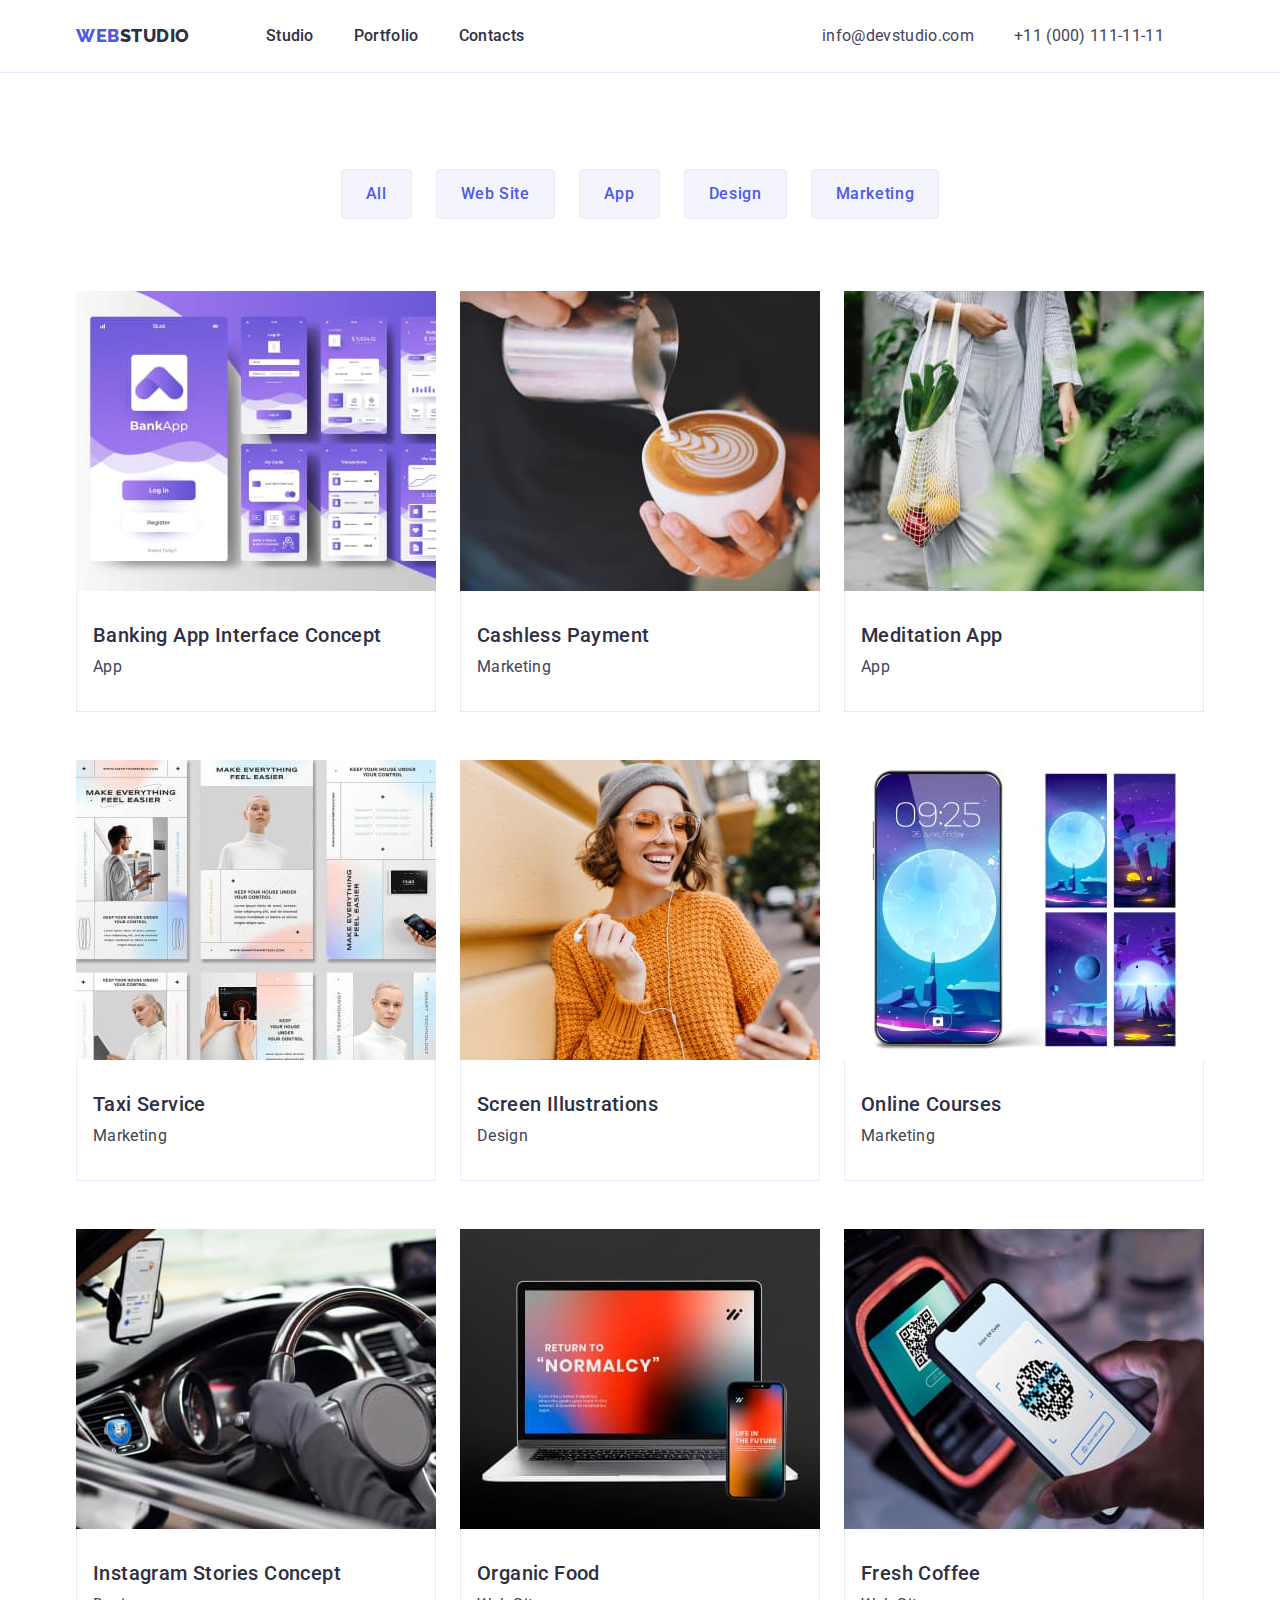
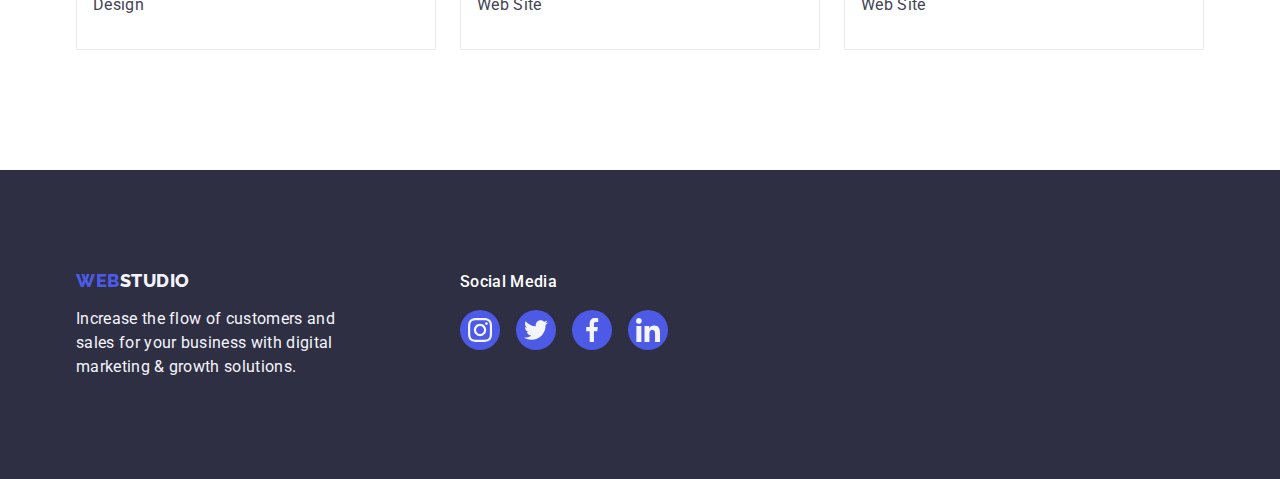
==== portfolio.html @ ca9b96b1 "sum" ====
<!DOCTYPE html>
<html lang="en">
<head>
    <meta charset="UTF-8">
    <meta http-equiv="X-UA-Compatible" content="IE=edge">
    <meta name="viewport" content="width=device-width, initial-scale=1.0">
    <link rel="preconnect" href="https://fonts.googleapis.com">
    <link rel="preconnect" href="https://fonts.gstatic.com" crossorigin>
    <link href="https://fonts.googleapis.com/css2?family=Raleway:wght@700&display=swap" rel="stylesheet">
    <link href="https://fonts.googleapis.com/css2?family=Roboto:wght@400;500;700&display=swap" rel="stylesheet">
    <link rel="stylesheet" href="https://cdnjs.cloudflare.com/ajax/libs/modern-normalize/1.0.0/modern-normalize.min.css">
    <link rel="stylesheet" href="./css/styles.css">
    <title>Portfolio</title>
</head>
<body>
    <header class="page-header">
        <div class="container flex">
        <nav class="flex">
            <a class="logo link" href="./index.html">Web<span class="studio">Studio</span></a>
            <ul  class="list flex">
                <li class="paragraph link"><a class="nav-color link" href="./index.html">Studio</a></li>
                <li class="paragraph link"><a class="nav-color link" href="./portfolio.html">Portfolio</a></li>
                <li class="paragraph link"><a class="nav-color link" href="">Contacts</a></li>
            </ul>
        </nav>   
        <address class="address flex">
            <ul class="flex list">
                <li class="mail"><a class="colorcontact link" href="mailto:info@devstudio.com">info@devstudio.com</a></li>
                <li class="mail"><a class="colorcontact link" href="tel:+110001111111">+11 (000) 111-11-11</a></li>
            </ul>
        </address> 
        </div>
       </header>
    <main>
        <section class="portfolio-main">
            <div class="container">
            <h1 hidden>features</h1>
            <ul class="list filter-buttons">
                <li><button class="buttonport" type="button">All</button></li>
                <li><button class="buttonport" type="button">Web Site</button></li>
                <li><button class="buttonport" type="button">App</button></li>
                <li><button class="buttonport" type="button">Design</button></li>
                <li><button class="buttonport" type="button">Marketing</button></li>
            </ul>
            <ul class="list portfolio-list">
                <li class="portfolio-images">
                    <a class="portfolio-link link" href="./index.html">
                    <img src="./images/img4.jpg" alt="Image 4" width="360" height="300">
                    <div class="cards-info">
                    <h2 class="third-header-portfolio">Banking App Interface Concept</h2> 
                    <p class="portfolio-list-text">App</p>
                    </div>
                    </a>
                </li>
                <li class="portfolio-images">
                    <a class="link portfolio-link" href="./index.html">
                    <img src="./images/img5.jpg" alt="Image 5" width="360" height="300">
                    <div class="cards-info">
                    <h2 class="third-header-portfolio">Cashless Payment</h2>
                    <p class="portfolio-list-text">Marketing</p>
                    </div>
                    </a>
                </li>
                <li class="portfolio-images">
                    <a class="link portfolio-link" href="./index.html">
                    <img src="./images/img6.jpg" alt="Image 6" width="360" height="300">
                    <div class="cards-info">
                    <h2 class="third-header-portfolio">Meditation App</h2>
                    <p class="portfolio-list-text">App</p>
                    </div>
                    </a>
                </li>
                <li class="portfolio-images">
                    <a class="link portfolio-link" href="./index.html">
                    <img src="./images/img7.jpg" alt="Image 7" width="360" height="300">
                    <div class="cards-info">
                    <h2 class="third-header-portfolio">Taxi Service</h2>
                    <p class="portfolio-list-text">Marketing</p>
                    </div>
                    </a>
                </li>
                <li class="portfolio-images">
                    <a class="link portfolio-link" href="./index.html">
                    <img src="./images/img8.jpg" alt="Image 8" width="360" height="300">
                    <div class="cards-info">
                    <h2 class="third-header-portfolio">Screen Illustrations</h2>
                    <p class="portfolio-list-text">Design</p>
                    </div>
                    </a>
                </li>
                <li class="portfolio-images">
                    <a class="link portfolio-link" href="./index.html">
                    <img src="./images/img9.jpg" alt="Image 9" width="360" height="300">
                    <div class="cards-info">
                    <h2 class="third-header-portfolio">Online Courses</h2>
                    <p class="portfolio-list-text">Marketing</p>
                    </div>
                    </a>
                </li>
                <li class="portfolio-images">
                    <a class="link portfolio-link" href="./index.html">
                    <img src="./images/img10.jpg" alt="Image 10" width="360" height="300">
                    <div class="cards-info">
                    <h2 class="third-header-portfolio">Instagram Stories Concept</h2> 
                    <p class="portfolio-list-text">Design</p>
                    </div>
                    </a>
                </li>
                <li class="portfolio-images">
                    <a class="link portfolio-link" href="./index.html">
                    <img src="./images/img11.jpg" alt="Image 11" width="360" height="300">
                    <div class="cards-info">
                    <h2 class="third-header-portfolio">Organic Food</h2>
                    <p class="portfolio-list-text">Web Site</p>
                    </div>
                    </a>
                </li>
                <li class="portfolio-images">
                    <a class="link portfolio-link" href="./index.html">
                    <img src="./images/img12.jpg" alt="Image 12" width="360" height="300">
                    <div class="cards-info">
                    <h2 class="third-header-portfolio">Fresh Coffee</h2> 
                    <p class="portfolio-list-text">Web Site</p>
                    </div>
                    </a>
                </li>
            </ul>
        </div>
        </section>
    </main>
    <footer class="footer">
        <div class="container footer-container">
            <ul class="list flex">
            <li>
                <a class="logo link logo-footer" href="./index.html">Web<span class="studioend">Studio</span></a>
                <p class="footer-text">Increase the flow of customers and sales for your business with digital marketing & growth solutions.</p>
            </li>
            <li>
                <div class="social-footer-container">
                <h3 class="social-media-header">Social Media</h3>
                <ul class="list social-media-list-footer">
                    <li class="social-media-item-footer">
                        <a class="link social-media-link-footer" href="">
                            <svg class="icon-social-media icon-instagram_footer">
                                <use xlink:href="#icon-instagram_footer">
                                    <symbol id="icon-instagram_footer" viewBox="0 0 32 32">
                                        <path fill="#f4f4fd" style="fill: var(--color2, #f4f4fd)" d="M25.581 12.045c-0.045-1.020-0.21-1.722-0.446-2.329-0.244-0.645-0.619-1.223-1.11-1.703-0.48-0.488-1.061-0.866-1.699-1.106-0.611-0.236-1.309-0.401-2.329-0.446-1.028-0.049-1.354-0.060-3.961-0.060s-2.933 0.011-3.957 0.056c-1.020 0.045-1.722 0.21-2.329 0.446-0.645 0.244-1.223 0.619-1.703 1.11-0.488 0.48-0.866 1.062-1.106 1.699-0.236 0.611-0.401 1.309-0.446 2.329-0.049 1.028-0.060 1.354-0.060 3.961s0.011 2.933 0.056 3.957c0.045 1.020 0.21 1.722 0.446 2.329 0.244 0.645 0.623 1.223 1.11 1.703 0.48 0.488 1.061 0.866 1.699 1.106 0.611 0.236 1.309 0.401 2.329 0.446 1.024 0.045 1.35 0.056 3.957 0.056s2.933-0.011 3.957-0.056c1.020-0.045 1.722-0.21 2.329-0.446 1.29-0.499 2.31-1.519 2.809-2.809 0.236-0.611 0.401-1.309 0.446-2.329 0.045-1.024 0.056-1.35 0.056-3.957s-0.004-2.933-0.049-3.957zM23.852 19.884c-0.041 0.938-0.199 1.444-0.33 1.782-0.323 0.836-0.986 1.5-1.823 1.823-0.338 0.131-0.848 0.289-1.782 0.33-1.013 0.045-1.316 0.056-3.878 0.056s-2.869-0.011-3.878-0.056c-0.938-0.041-1.444-0.199-1.782-0.33-0.416-0.154-0.795-0.398-1.103-0.716-0.319-0.311-0.563-0.686-0.716-1.103-0.131-0.338-0.289-0.848-0.33-1.782-0.045-1.013-0.056-1.317-0.056-3.878s0.011-2.869 0.056-3.878c0.041-0.938 0.199-1.444 0.33-1.782 0.154-0.416 0.398-0.795 0.72-1.103 0.311-0.319 0.686-0.563 1.103-0.716 0.338-0.131 0.848-0.289 1.782-0.33 1.013-0.045 1.317-0.056 3.878-0.056 2.566 0 2.869 0.011 3.878 0.056 0.938 0.041 1.444 0.199 1.782 0.33 0.416 0.154 0.795 0.397 1.103 0.716 0.319 0.311 0.563 0.686 0.716 1.103 0.131 0.338 0.289 0.848 0.33 1.782 0.045 1.013 0.056 1.316 0.056 3.878s-0.011 2.862-0.056 3.875z"></path>
                                        <path fill="#f4f4fd" style="fill: var(--color2, #f4f4fd)" d="M16.036 11.070c-2.723 0-4.932 2.209-4.932 4.932s2.209 4.932 4.932 4.932c2.723 0 4.932-2.209 4.932-4.932s-2.209-4.932-4.932-4.932zM16.036 19.201c-1.766 0-3.199-1.433-3.199-3.199s1.433-3.199 3.199-3.199c1.767 0 3.199 1.433 3.199 3.199s-1.433 3.199-3.199 3.199z"></path>
                                        <path fill="#f4f4fd" style="fill: var(--color2, #f4f4fd)" d="M22.314 10.875c0 0.636-0.516 1.151-1.152 1.151s-1.151-0.516-1.151-1.151c0-0.636 0.516-1.151 1.151-1.151s1.152 0.515 1.152 1.151z"></path>
                                        </symbol>
                            </use>
                        </svg>
                        </a>
                    </li>
                    <li class="social-media-item-footer">
                        <a class="link social-media-link-footer" href="">
                        <svg class="icon-social-media icon-twitter_footer">
                            <use xlink:href="#icon-twitter_footer">
                                <symbol id="icon-twitter_footer" viewBox="0 0 32 32">
                                    <path fill="#f4f4fd" style="fill: var(--color2, #f4f4fd)" d="M25.6 10.047c-0.714 0.313-1.475 0.521-2.268 0.622 0.816-0.487 1.439-1.253 1.732-2.176-0.761 0.454-1.601 0.774-2.496 0.953-0.722-0.769-1.752-1.246-2.875-1.246-2.179 0-3.934 1.769-3.934 3.937 0 0.312 0.026 0.612 0.091 0.898-3.272-0.16-6.168-1.728-8.113-4.117-0.34 0.589-0.539 1.264-0.539 1.99 0 1.363 0.702 2.572 1.748 3.271-0.632-0.012-1.253-0.196-1.778-0.485 0 0.012 0 0.028 0 0.043 0 1.913 1.364 3.502 3.154 3.868-0.32 0.088-0.67 0.13-1.032 0.13-0.252 0-0.506-0.014-0.745-0.067 0.51 1.559 1.957 2.705 3.678 2.742-1.339 1.048-3.040 1.679-4.88 1.679-0.323 0-0.632-0.014-0.942-0.054 1.744 1.124 3.81 1.766 6.038 1.766 7.243 0 11.203-6 11.203-11.201 0-0.174-0.006-0.342-0.014-0.509 0.781-0.554 1.438-1.247 1.973-2.044z"></path>
                                    </symbol>
                            </use>
                        </svg>
                        </a>
                    </li>
                    <li class="social-media-item-footer">
                        <a class="link social-media-link-footer" href="">
                        <svg class="icon-social-media icon-facebook_footer">
                            <use xlink:href="#icon-facebook_footer">
                                <symbol id="icon-facebook_footer" viewBox="0 0 32 32">
                                    <path fill="#f4f4fd" style="fill: var(--color2, #f4f4fd)" d="M19.198 9.588h1.753v-3.053c-0.302-0.042-1.342-0.135-2.554-0.135-2.527 0-4.258 1.59-4.258 4.511v2.689h-2.789v3.413h2.789v8.587h3.419v-8.586h2.676l0.425-3.413h-3.102v-2.351c0.001-0.986 0.266-1.662 1.641-1.662z"></path>
                                    </symbol>
                            </use>
                        </svg>
                        </a>
                    </li>
                    <li class="social-media-item-footer">
                        <a class="link social-media-link-footer" href="">
                        <svg class="icon-social-media icon-linkedin_footer">
                            <use xlink:href="#icon-linkedin_footer">
                                <symbol id="icon-linkedin_footer" viewBox="0 0 32 32">
                                    <path fill="#f4f4fd" style="fill: var(--color2, #f4f4fd)" d="M25.595 25.6v-0.001h0.005v-7.042c0-3.445-0.742-6.098-4.769-6.098-1.936 0-3.235 1.062-3.766 2.070h-0.056v-1.748h-3.818v12.818h3.976v-6.347c0-1.671 0.317-3.287 2.386-3.287 2.039 0 2.070 1.907 2.070 3.394v6.241h3.972z"></path>
                                    <path fill="#f4f4fd" style="fill: var(--color2, #f4f4fd)" d="M6.717 12.782h3.981v12.818h-3.981v-12.818z"></path>
                                    <path fill="#f4f4fd" style="fill: var(--color2, #f4f4fd)" d="M8.706 6.4c-1.273 0-2.306 1.033-2.306 2.306s1.033 2.327 2.306 2.327c1.273 0 2.306-1.054 2.306-2.327s-1.034-2.306-2.306-2.306v0z"></path>
                                    </symbol>
                            </use>
                        </svg>
                        </a>
                    </li>
                </ul>
            </li>
            </div>
            </ul>
            </div>
        </footer>
    </body>
    </html>
---- css/styles.css ----
body {
    font-family: "Roboto", sans-serif;
    color: #434455;
    background-color: var(--background-white);
    margin: 0;
}
* {
    box-sizing: border-box;
}
img {
    display: block;
    max-width: 100%;
    height: auto;
}
h1, h2, h3, h4, h5, p {
    margin-top: 0;
    margin-bottom: 0;
}
ul, ol {
  margin-top: 0;
  margin-bottom: 0;
  padding-left: 0;
}
img {
    display: block;
}
button {
    cursor: pointer;
}
:root {
    --background-black: #2e2f42
    --background-white: #ffffff
    --logo-color: #4d5ae5
    --contact-color: #434455
}
.container {
    width: 1158px;
    margin-left: auto;
    margin-right: auto;
    padding-left: 15px;
    padding-right: 15px;
}
.logo {
    font-family: "Raleway", sans-serif;
    font-weight: 800;
    font-size: 18px;
    line-height: 1.17;
    letter-spacing: 0.03em;
    text-transform: uppercase;
    color: #4D5AE5;
    display: flex; 
    align-items: center;
    margin-right: 76px;
}
.link {
    text-decoration: none;
}
.link:hover {
    color: #404bbf;
}
.link:focus {
    color: #404bbf;
}
.studio {
    color: #2e2f42;
}
.list {
    list-style: none;
}
.paragraph {
    font-weight: 500;
    font-size: 16px;
    line-height: 24px;
    letter-spacing: 0.02em;
    color: #2E2F42;
    padding-right: 40px;
}
.address {
    font-style: normal;
    margin-left: auto;
}
.mail {
    font-size: 16px;
    line-height: 1.5;
    letter-spacing: 0.02em;
    padding-right: 40px;
}  
.colorcontact {
    color: var(--contact-color);
}
.first {
    background: rgba(46, 47, 66, 0.7);
    padding-top: 188px;
    padding-bottom: 188px;
    background-image: linear-gradient(rgba(46, 47, 66, 0.7), rgba(46, 47, 66, 0.7)), url(../images/background-img.jpg);
    background-size: 1440px;
    background-repeat: no-repeat;
    background-position: center;
    background-size: cover;
    max-width: 1440px;
}
.header {
    font-weight: 700;
    font-size: 56px;
    line-height: 1.07;
    text-align: center;
    letter-spacing: 0.02em;
    color: #ffffff;
    display: flex;
    flex-wrap: wrap;
    max-width: 496px;
    margin-left: auto;
    margin-right: auto;
    margin-bottom: 48px;
}
.order-service-button {
    background-color: #4D5AE5;
    font-family: "Roboto", sans-serif;
    font-weight: 500;
    font-size: 16px;
    line-height: 1.5;
    letter-spacing: 0.04em;
    color: #ffffff;
    cursor: pointer;
    display: flex;
    align-items: center;
    box-shadow: 0px 4px 4px rgba(0, 0, 0, 0.15);
    border-radius: 4px;
    margin-left: auto;
    margin-right: auto;
    padding: 16px 32px;
}
.order-service-button:hover {
    background: #404BBF;
    box-shadow: 0px 4px 4px rgba(0, 0, 0, 0.15);
    border-radius: 4px;
}
.order-service-button:focus {
    background: #404BBF;
    box-shadow: 0px 4px 4px rgba(0, 0, 0, 0.15);
    border-radius: 4px;
}
.third-header {
    font-weight: 500;
    font-size: 20px;
    line-height: 1.2;
    letter-spacing: 0.02em;
    color: #2E2F42;
    margin-bottom: 8px;
    margin-top: 8px;
}
.list-text {
    font-weight: 400;
    font-size: 16px;
    line-height: 24px;
    letter-spacing: 0.02em;
    color: #434455;
}
.third-article-header {
    font-size: 36px;
    line-height: 1.11;
    text-align: center;
    letter-spacing: 0.02em;
    text-transform: capitalize;
    color: #2E2F42;
    margin-bottom: 72px;
}
.fourth-article {
    background-color: #f4f4fd;
}
.fourth-article-list {
    flex-basis: calc(100% / 4 - 24px);
    margin-left: 24px;
    margin-top: 24px;
    box-shadow: 0px 1px 6px rgba(46, 47, 66, 0.08), 0px 1px 1px rgba(46, 47, 66, 0.16), 0px 2px 1px rgba(46, 47, 66, 0.08);
    border-radius: 0px 0px 4px 4px;
}
.footer {
    background: #2E2F42;
    padding-top: 100px;
    padding-bottom: 100px;
}
.studioend {
    color:#f4f4fd;
}
.buttonport {
    font-family: "Roboto", sans-serif;
    font-weight: 500;
    font-size: 16px;
    line-height: 1.5;
    letter-spacing: 0.04em;
    background-color: #f4f4fd;
    color: #4D5AE5;
    border: none;
    min-width: 69px;
    padding: 12px 24px;
    background: #f4f4fd;
    border: 1px solid #e7e9fc;
    border-radius: 4px;
}
.buttonport:hover {
    font-family: "Roboto", sans-serif;
    font-weight: 500;
    font-size: 16px;
    line-height: 1.5;
    letter-spacing: 0.04em;
    background-color: #404bbf;
    color: #ffffff;
    padding: 12px 24px;
    box-shadow: 0px 3px 1px rgba(0, 0, 0, 0.1), 0px 2px 1px rgba(0, 0, 0, 0.08), 0px 2px 2px rgba(0, 0, 0, 0.12);
    border-radius: 4px;
}
.buttonport:focus {
    font-family: "Roboto", sans-serif;
    font-weight: 500;
    font-size: 16px;
    line-height: 1.5;
    letter-spacing: 0.04em;
    background-color: #404bbf;
    color: #ffffff;
    padding: 12px 24px;
    box-shadow: 0px 3px 1px rgba(0, 0, 0, 0.1), 0px 2px 1px rgba(0, 0, 0, 0.08), 0px 2px 2px rgba(0, 0, 0, 0.12);
    border-radius: 4px;
}
.section {
    padding-top: 120px;
    padding-bottom: 120px;
}
.third-section {
    padding-top: 0;
}
.list-images {
    display: flex;
    flex-basis: calc(100% / 3 - 20px);
    margin-left: 20px;
    margin-top: 20px;
}
.picture-list {
    display: flex;
    flex-wrap: wrap;
    margin-left: -20px;
    margin-top: -20px;
}
.text {
    font-weight: 400;
    font-size: 16px;
    line-height: 1.5;
    letter-spacing: 0.02em;
    color: #E7E9FC;
    display: flex;
    flex-wrap: wrap;
    max-width: 264px;
}
.logo-footer {
    font-family: "Raleway", sans-serif;
    font-weight: 800;
    font-size: 18px;
    line-height: 1.17;
    letter-spacing: 0.03em;
    text-transform: uppercase;
    color: #4D5AE5;
    margin-bottom: 16px;
}
.filter-buttons {
    display: flex;
    justify-content: center;
    column-gap: 24px;
    margin-bottom: 72px;
}
.portfolio-list {
    display: flex;
    flex-wrap: wrap;
    row-gap: 48px;
    column-gap: 24px;
}
.portfolio-images {
    display: block;
}
.portfolio-link {
    width: 360px;
    height: 300px;
}
.portfolio-images:hover,
.portfolio-images:focus {
    box-shadow: 0px 1px 6px rgba(46, 47, 66, 0.08), 0px 1px 1px rgba(46, 47, 66, 0.16), 0px 2px 1px rgba(46, 47, 66, 0.08);
}
.third-header-portfolio {
    font-weight: 500;
    font-size: 20px;
    line-height: 1.2;
    letter-spacing: 0.02em;
    color: #2E2F42;
    margin-bottom: 8px;
}
.portfolio-list-text {
    font-weight: 400;
    font-size: 16px;
    line-height: 1.5;
    letter-spacing: 0.02em;
    color: #434455;
}
.page-header {
    padding-top: 24px;
    padding-bottom: 24px;
    border-bottom: 1px solid #E7E9FC;
}
.flex {
    display: flex;
}
.list-of-advantages {
    display: flex;
    align-items: center;
    justify-content: center;
    column-gap: 24px;
}
.list-of-employees {
    display: flex;
    flex-wrap: wrap;
    margin-left: -24px;
    margin-top: -24px;
}
.employee-information {
    background: #FFFFFF;
    box-shadow: 0px 1px 6px rgba(46, 47, 66, 0.08), 0px 1px 1px rgba(46, 47, 66, 0.16), 0px 2px 1px rgba(46, 47, 66, 0.08);
    border-radius: 0px 0px 4px 4px;
    padding: 32px 16px 32px 16px;
}
.employee-name {
    display: flex;
    justify-content: center;
    margin-bottom: 8px;
    font-weight: 500;
    font-size: 20px;
    line-height: 1.2;
    text-align: center;
    letter-spacing: 0.02em;
    color: #2E2F42;
}
.employee-position {
    display: flex;
    justify-content: center;
    font-weight: 400;
    font-size: 16px;
    line-height: 1.5;
    text-align: center;
    letter-spacing: 0.02em;
    color: #434455;
}
.portfolio-main {
    padding-top: 96px;
    padding-bottom: 120px;
}
.cards-info {
    border: 1px solid #e7e9fc;
    border-top: none;
    padding-top: 32px;
    padding-bottom: 32px;
    padding-left: 16px;
    padding-right: 52px;
}
.fourth-article-header {
    font-weight: 700;
    font-size: 36px;
    line-height: 1.11;
    text-align: center;
    letter-spacing: 0.02em;
    text-transform: capitalize;
    color: #2E2F42;
    margin-bottom: 72px;
}
.nav-color {
    color: #2E2F42;
}
.advantages-list {
    width: 264px;
}
.footer-text {
    width: 264px;
    font-weight: 400;
    font-size: 16px;
    line-height: 24px;
    letter-spacing: 0.02em;
    color: #F4F4FD;
}
.icon {
    display: inline-block;
    stroke-width: 0;
    stroke: currentColor;
    fill: currentColor;
    width: 64px;
    height: 64px;
}
.social-media-item {
    width: 40px;
    height: 40px;
}
.social-media-link {
    width: 100%;
    height: 100%;
    border-radius: 50%;
    background-color: #4D5AE5;
    display: flex;
    justify-content: center;
    align-items: center;
}
.social-media-link:hover,
.social-media-link:focus {
    background-color: #404BBF;
}
.icon-social-media {
    display: inline-block;
    stroke-width: 0;
    stroke: currentColor;
    fill: currentColor;
    width: 40px;
    height: 40px;
}
.social-media-list {
    display: flex;
    padding-top: 8px;
    gap: 24px;
}
.fifth-article-header {
    font-family: 'Roboto';
    font-style: normal;
    font-weight: 700;
    font-size: 36px;
    line-height: 40px;
    text-align: center;
    letter-spacing: 0.02em;
    text-transform: capitalize;
    color: #2E2F42;
    margin-bottom: 72px;
}
.social-media-header {
    font-family: 'Roboto';
    font-style: normal;
    font-weight: 500;
    font-size: 16px;
    line-height: 24px;
    letter-spacing: 0.02em;
    color: #FFFFFF;
    padding-bottom: 16px;
}
.social-footer-container {
    margin-left: 120px;
}
.social-media-list-footer {
    display: flex;
    flex-wrap: wrap;
    justify-content: center;
    align-items: center;
    gap: 16px;
}
.icon-div {
    width: 264px;
    height: 112px;
    background: #F4F4FD;
    border-radius: 4px;
    display: flex;
    flex-wrap: wrap;
    justify-content: center;
    align-items: center;
}
.social-media-item-footer {
    width: 40px;
    height: 40px;
}
.social-media-link-footer {
    width: 40px;
    height: 40px;
    border-radius: 50%;
    background-color: #4D5AE5;
    display: flex;
    justify-content: center;
    align-items: center;
}
.social-media-link-footer:focus,
.social-media-link-footer:hover {
    background-color: #31D0AA;
}
.customers-list-item {
    width: 168px;
    height: 88px;
}
.customer-list-link {
    display: flex;
    justify-content: center;
    align-items: center;
    width: 168px;
    height: 88px;
    border: 1px solid #8e8f99;
    border-radius: 4px;
    color: #8e8f99;

}
.customers-list {
    display: flex;
    gap: 24px;
    justify-content: center;
    padding: 0;
}
.icon-customer {
    fill: currentColor;
}
.customer-list-link:hover,
.customer-list-link:focus {
    color: #404BBF;
    border: 1px solid #404BBF;
    border-radius: 4px;
}
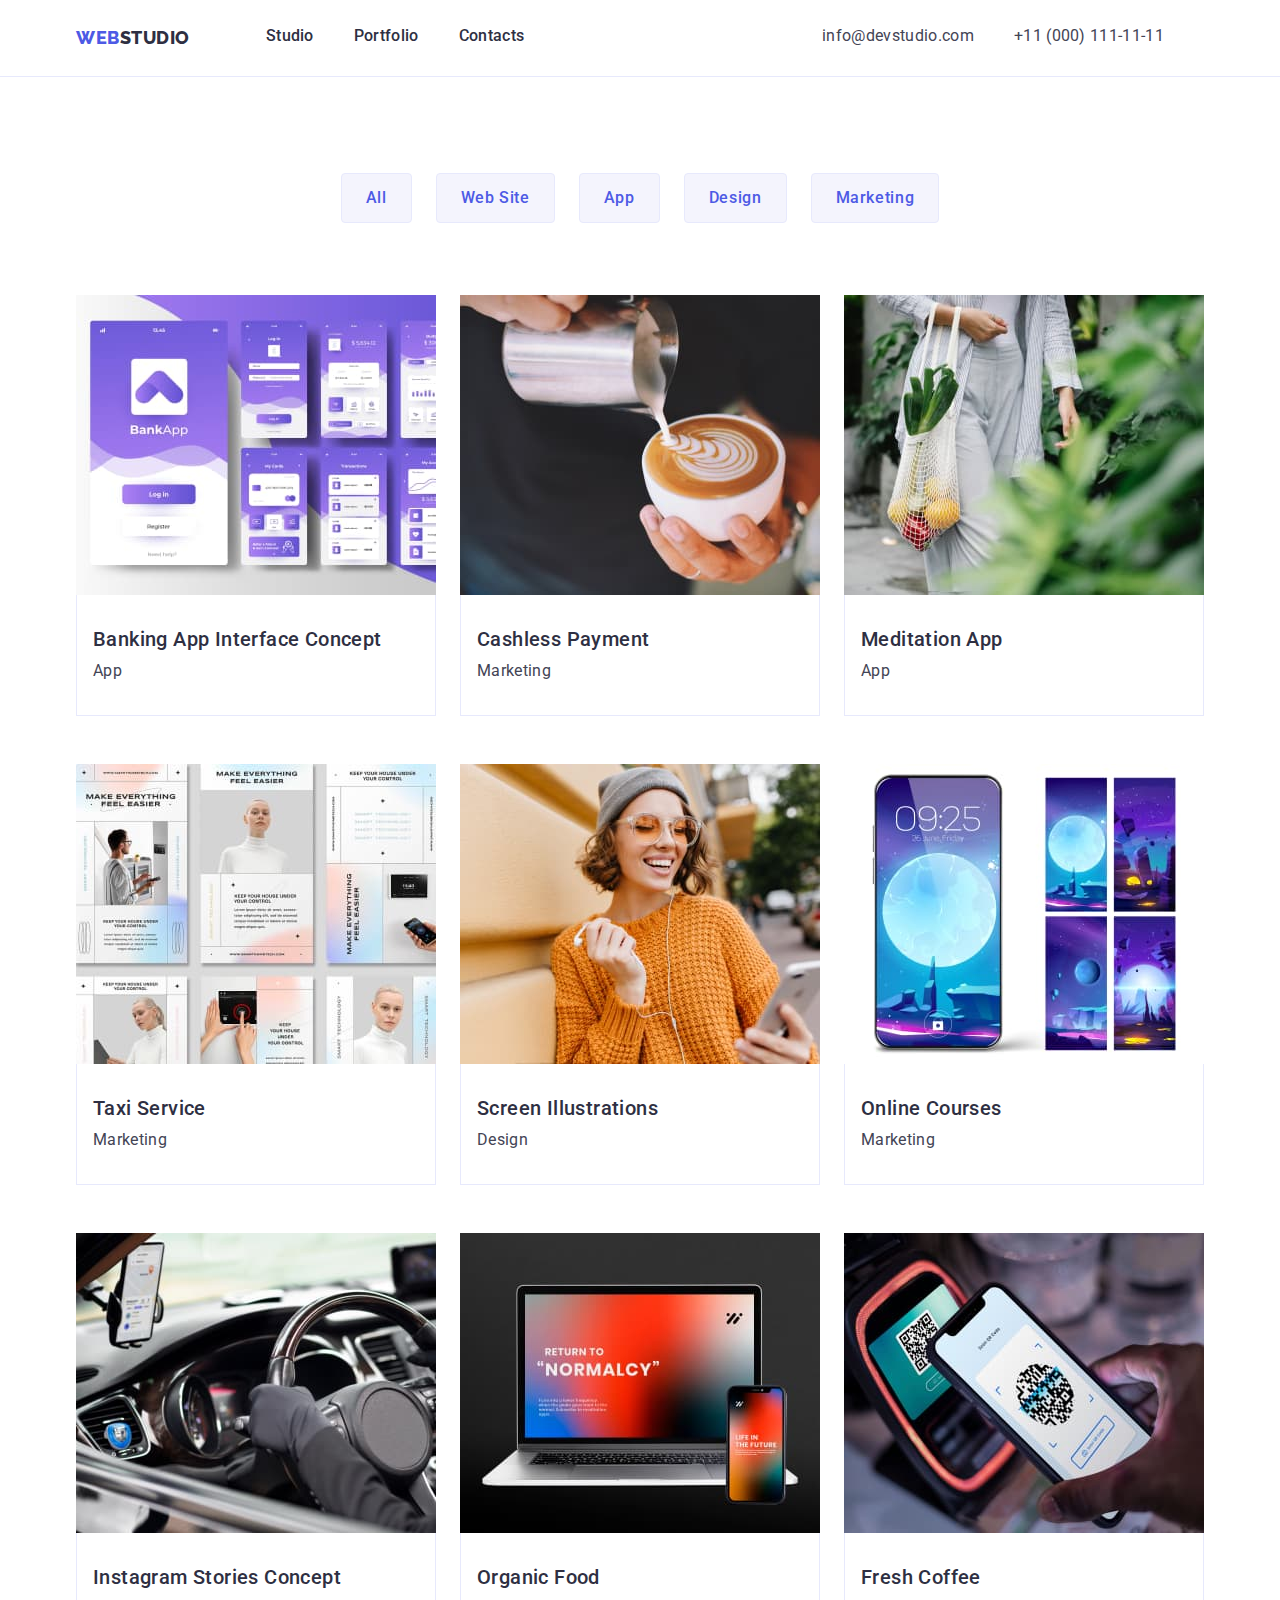
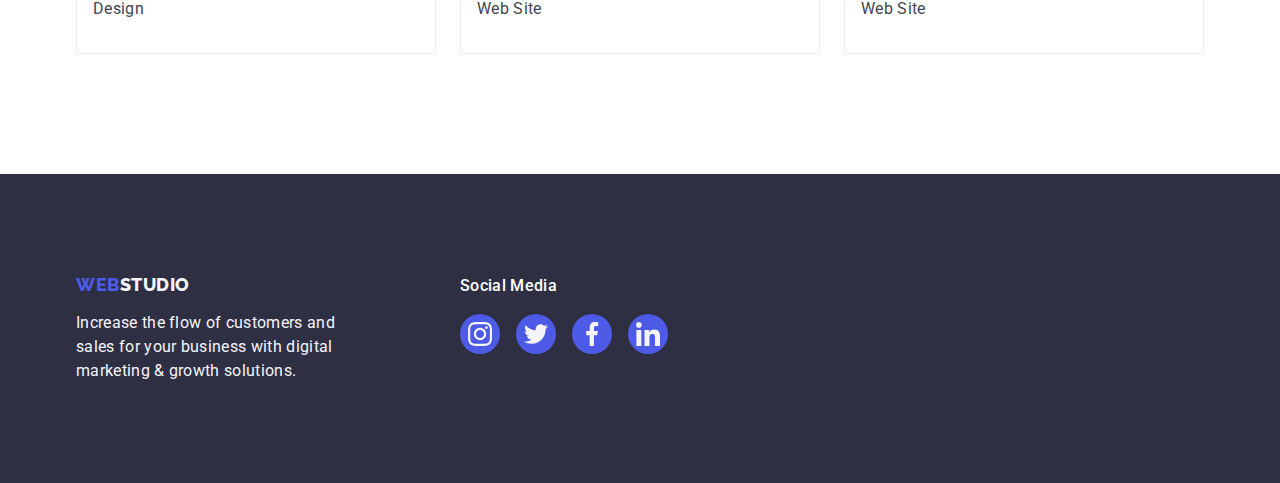
==== commit 606a6177: "sum" ====
--- a/portfolio.html
+++ b/portfolio.html
@@ -45,7 +45,12 @@
             <ul class="list portfolio-list">
                 <li class="portfolio-images">
                     <a class="portfolio-link link" href="./index.html">
+                    <div class="portfolio-img-wrapper">
                     <img src="./images/img4.jpg" alt="Image 4" width="360" height="300">
+                    <p class="overlay">
+                    14 Stylish and User-Friendly App Design Concepts · Task Manager App · Calorie Tracker App · Exotic Fruit Ecommerce App · Cloud Storage App
+                    </p>
+                    </div>  
                     <div class="cards-info">
                     <h2 class="third-header-portfolio">Banking App Interface Concept</h2> 
                     <p class="portfolio-list-text">App</p>
@@ -54,7 +59,12 @@
                 </li>
                 <li class="portfolio-images">
                     <a class="link portfolio-link" href="./index.html">
+                    <div class="portfolio-img-wrapper">
                     <img src="./images/img5.jpg" alt="Image 5" width="360" height="300">
+                    <p class="overlay">
+                        14 Stylish and User-Friendly App Design Concepts · Task Manager App · Calorie Tracker App · Exotic Fruit Ecommerce App · Cloud Storage App
+                    </p>
+                    </div>  
                     <div class="cards-info">
                     <h2 class="third-header-portfolio">Cashless Payment</h2>
                     <p class="portfolio-list-text">Marketing</p>
@@ -63,7 +73,12 @@
                 </li>
                 <li class="portfolio-images">
                     <a class="link portfolio-link" href="./index.html">
+                    <div class="portfolio-img-wrapper">
                     <img src="./images/img6.jpg" alt="Image 6" width="360" height="300">
+                    <p class="overlay">
+                        14 Stylish and User-Friendly App Design Concepts · Task Manager App · Calorie Tracker App · Exotic Fruit Ecommerce App · Cloud Storage App
+                    </p> 
+                    </div> 
                     <div class="cards-info">
                     <h2 class="third-header-portfolio">Meditation App</h2>
                     <p class="portfolio-list-text">App</p>
@@ -72,7 +87,12 @@
                 </li>
                 <li class="portfolio-images">
                     <a class="link portfolio-link" href="./index.html">
+                    <div class="portfolio-img-wrapper">
                     <img src="./images/img7.jpg" alt="Image 7" width="360" height="300">
+                    <p class="overlay">
+                        14 Stylish and User-Friendly App Design Concepts · Task Manager App · Calorie Tracker App · Exotic Fruit Ecommerce App · Cloud Storage App
+                    </p>  
+                    </div>
                     <div class="cards-info">
                     <h2 class="third-header-portfolio">Taxi Service</h2>
                     <p class="portfolio-list-text">Marketing</p>
@@ -81,7 +101,12 @@
                 </li>
                 <li class="portfolio-images">
                     <a class="link portfolio-link" href="./index.html">
+                    <div class="portfolio-img-wrapper">
                     <img src="./images/img8.jpg" alt="Image 8" width="360" height="300">
+                    <p class="overlay">
+                        14 Stylish and User-Friendly App Design Concepts · Task Manager App · Calorie Tracker App · Exotic Fruit Ecommerce App · Cloud Storage App
+                    </p>  
+                    </div>
                     <div class="cards-info">
                     <h2 class="third-header-portfolio">Screen Illustrations</h2>
                     <p class="portfolio-list-text">Design</p>
@@ -90,7 +115,12 @@
                 </li>
                 <li class="portfolio-images">
                     <a class="link portfolio-link" href="./index.html">
+                    <div class="portfolio-img-wrapper">
                     <img src="./images/img9.jpg" alt="Image 9" width="360" height="300">
+                    <p class="overlay">
+                        14 Stylish and User-Friendly App Design Concepts · Task Manager App · Calorie Tracker App · Exotic Fruit Ecommerce App · Cloud Storage App
+                    </p>  
+                    </div>
                     <div class="cards-info">
                     <h2 class="third-header-portfolio">Online Courses</h2>
                     <p class="portfolio-list-text">Marketing</p>
@@ -99,7 +129,12 @@
                 </li>
                 <li class="portfolio-images">
                     <a class="link portfolio-link" href="./index.html">
+                    <div class="portfolio-img-wrapper">
                     <img src="./images/img10.jpg" alt="Image 10" width="360" height="300">
+                    <p class="overlay">
+                        14 Stylish and User-Friendly App Design Concepts · Task Manager App · Calorie Tracker App · Exotic Fruit Ecommerce App · Cloud Storage App
+                    </p>  
+                    </div>
                     <div class="cards-info">
                     <h2 class="third-header-portfolio">Instagram Stories Concept</h2> 
                     <p class="portfolio-list-text">Design</p>
@@ -108,7 +143,12 @@
                 </li>
                 <li class="portfolio-images">
                     <a class="link portfolio-link" href="./index.html">
+                    <div class="portfolio-img-wrapper">
                     <img src="./images/img11.jpg" alt="Image 11" width="360" height="300">
+                    <p class="overlay">
+                        14 Stylish and User-Friendly App Design Concepts · Task Manager App · Calorie Tracker App · Exotic Fruit Ecommerce App · Cloud Storage App
+                    </p>  
+                    </div>
                     <div class="cards-info">
                     <h2 class="third-header-portfolio">Organic Food</h2>
                     <p class="portfolio-list-text">Web Site</p>
@@ -117,7 +157,12 @@
                 </li>
                 <li class="portfolio-images">
                     <a class="link portfolio-link" href="./index.html">
+                    <div class="portfolio-img-wrapper">
                     <img src="./images/img12.jpg" alt="Image 12" width="360" height="300">
+                    <p class="overlay">
+                        14 Stylish and User-Friendly App Design Concepts · Task Manager App · Calorie Tracker App · Exotic Fruit Ecommerce App · Cloud Storage App
+                    </p>  
+                    </div>
                     <div class="cards-info">
                     <h2 class="third-header-portfolio">Fresh Coffee</h2> 
                     <p class="portfolio-list-text">Web Site</p>
--- a/css/styles.css
+++ b/css/styles.css
@@ -54,6 +54,8 @@
 }
 .link {
     text-decoration: none;
+    transition-duration: 250ms;
+    transition-timing-function: cubic-bezier(0.4, 0, 0.2, 1);
 }
 .link:hover {
     color: #404bbf;
@@ -74,6 +76,25 @@
     letter-spacing: 0.02em;
     color: #2E2F42;
     padding-right: 40px;
+}
+.paragraph::after {
+    content: "";
+    display: block;
+    background: #404BBF;
+    border-radius: 2px;
+    width: 100%;
+    height: 4px;
+    bottom: 0;
+    opacity: 0;
+    visibility: hidden;
+    pointer-events: none;
+    transition-duration: 250ms;
+    transition-timing-function: cubic-bezier(0.4, 0, 0.2, 1);
+}
+.paragraph:hover::after,
+.paragraph:focus::after {
+    opacity: 1;
+    visibility: visible;
 }
 .address {
     font-style: normal;
@@ -129,6 +150,8 @@
     margin-left: auto;
     margin-right: auto;
     padding: 16px 32px;
+    transition-duration: 250ms;
+    transition-timing-function: cubic-bezier(0.4, 0, 0.2, 1);
 }
 .order-service-button:hover {
     background: #404BBF;
@@ -197,6 +220,8 @@
     background: #f4f4fd;
     border: 1px solid #e7e9fc;
     border-radius: 4px;
+    transition-duration: 250ms;
+    transition-timing-function: cubic-bezier(0.4, 0, 0.2, 1);
 }
 .buttonport:hover {
     font-family: "Roboto", sans-serif;
@@ -275,14 +300,42 @@
 }
 .portfolio-images {
     display: block;
+    transition-duration: 250ms;
+    transition-timing-function: cubic-bezier(0.4, 0, 0.2, 1);
 }
 .portfolio-link {
     width: 360px;
     height: 300px;
 }
+.portfolio-img-wrapper {
+    position: relative;
+    overflow: hidden;
+}
+.overlay {
+    position: absolute;
+    top: 0;
+    left: 0;
+    width: 100%;
+    height: 100%;
+    background-color: #4D5AE5;
+    font-family: 'Roboto';
+    font-style: normal;
+    font-weight: 400;
+    font-size: 16px;
+    line-height: 24px;
+    letter-spacing: 0.02em;
+    color: #F4F4FD;
+    padding: 40px 32px 0 32px;
+    transform: translate(0, 100%);
+    transition: transform 250ms linear;
+}
 .portfolio-images:hover,
 .portfolio-images:focus {
     box-shadow: 0px 1px 6px rgba(46, 47, 66, 0.08), 0px 1px 1px rgba(46, 47, 66, 0.16), 0px 2px 1px rgba(46, 47, 66, 0.08);
+}
+.portfolio-link:hover .overlay,
+.portfolio-link:focus .overlay {
+    transform: translate(0, 0);
 }
 .third-header-portfolio {
     font-weight: 500;
@@ -357,6 +410,9 @@
     padding-bottom: 32px;
     padding-left: 16px;
     padding-right: 52px;
+    background-color: #FFFFFF;
+    position: relative;
+    overflow: hidden;
 }
 .fourth-article-header {
     font-weight: 700;
@@ -402,6 +458,8 @@
     display: flex;
     justify-content: center;
     align-items: center;
+    transition-duration: 250ms;
+    transition-timing-function: cubic-bezier(0.4, 0, 0.2, 1);
 }
 .social-media-link:hover,
 .social-media-link:focus {
@@ -474,6 +532,8 @@
     display: flex;
     justify-content: center;
     align-items: center;
+    transition-duration: 250ms;
+    transition-timing-function: cubic-bezier(0.4, 0, 0.2, 1);
 }
 .social-media-link-footer:focus,
 .social-media-link-footer:hover {
@@ -492,7 +552,8 @@
     border: 1px solid #8e8f99;
     border-radius: 4px;
     color: #8e8f99;
-
+    transition-duration: 250ms;
+    transition-timing-function: cubic-bezier(0.4, 0, 0.2, 1);
 }
 .customers-list {
     display: flex;
@@ -508,4 +569,50 @@
     color: #404BBF;
     border: 1px solid #404BBF;
     border-radius: 4px;
+}
+.backdrop {
+    position: fixed;
+    top: 0;
+    left: 0;
+    z-index: 100;
+    width: 100%;
+    height: 100%;
+    background-color: rgba(46, 47, 66, 0.4);
+    transition: opacity 250ms cubic-bezier(0.4, 0, 0.2, 1), visibility 250ms cubic-bezier(0.4, 0, 0.2, 1);
+}
+.modal {
+    position: absolute;
+    top: 50%;
+    left: 50%;
+    transform: translate(-50%, -50%);
+    width: 408px;
+    height: 576px;
+    background-color: #FFFFFF;
+}
+.modal-close-button {
+    position: absolute;
+    top: 24px;
+    right: 24px;
+    display: flex;
+    justify-content: center;
+    align-items: center;
+    width: 24px;
+    height: 24px;
+    border-radius: 50%;
+    background-color: #E7E9FC;
+    border: 1px solid rgba(0, 0, 0, 0.1);
+    padding: 0;
+    transition-duration: 250ms;
+    transition-timing-function: cubic-bezier(0.4, 0, 0.2, 1);
+}
+.modal-close-button:hover,
+.modal-close-button:focus {
+    background-color: #404BBF;
+    border-radius: 50%;
+    fill: #FFFFFF;
+}
+.backdrop.is-hidden {
+    opacity: 0;
+    visibility: hidden;
+    pointer-events: none;
 }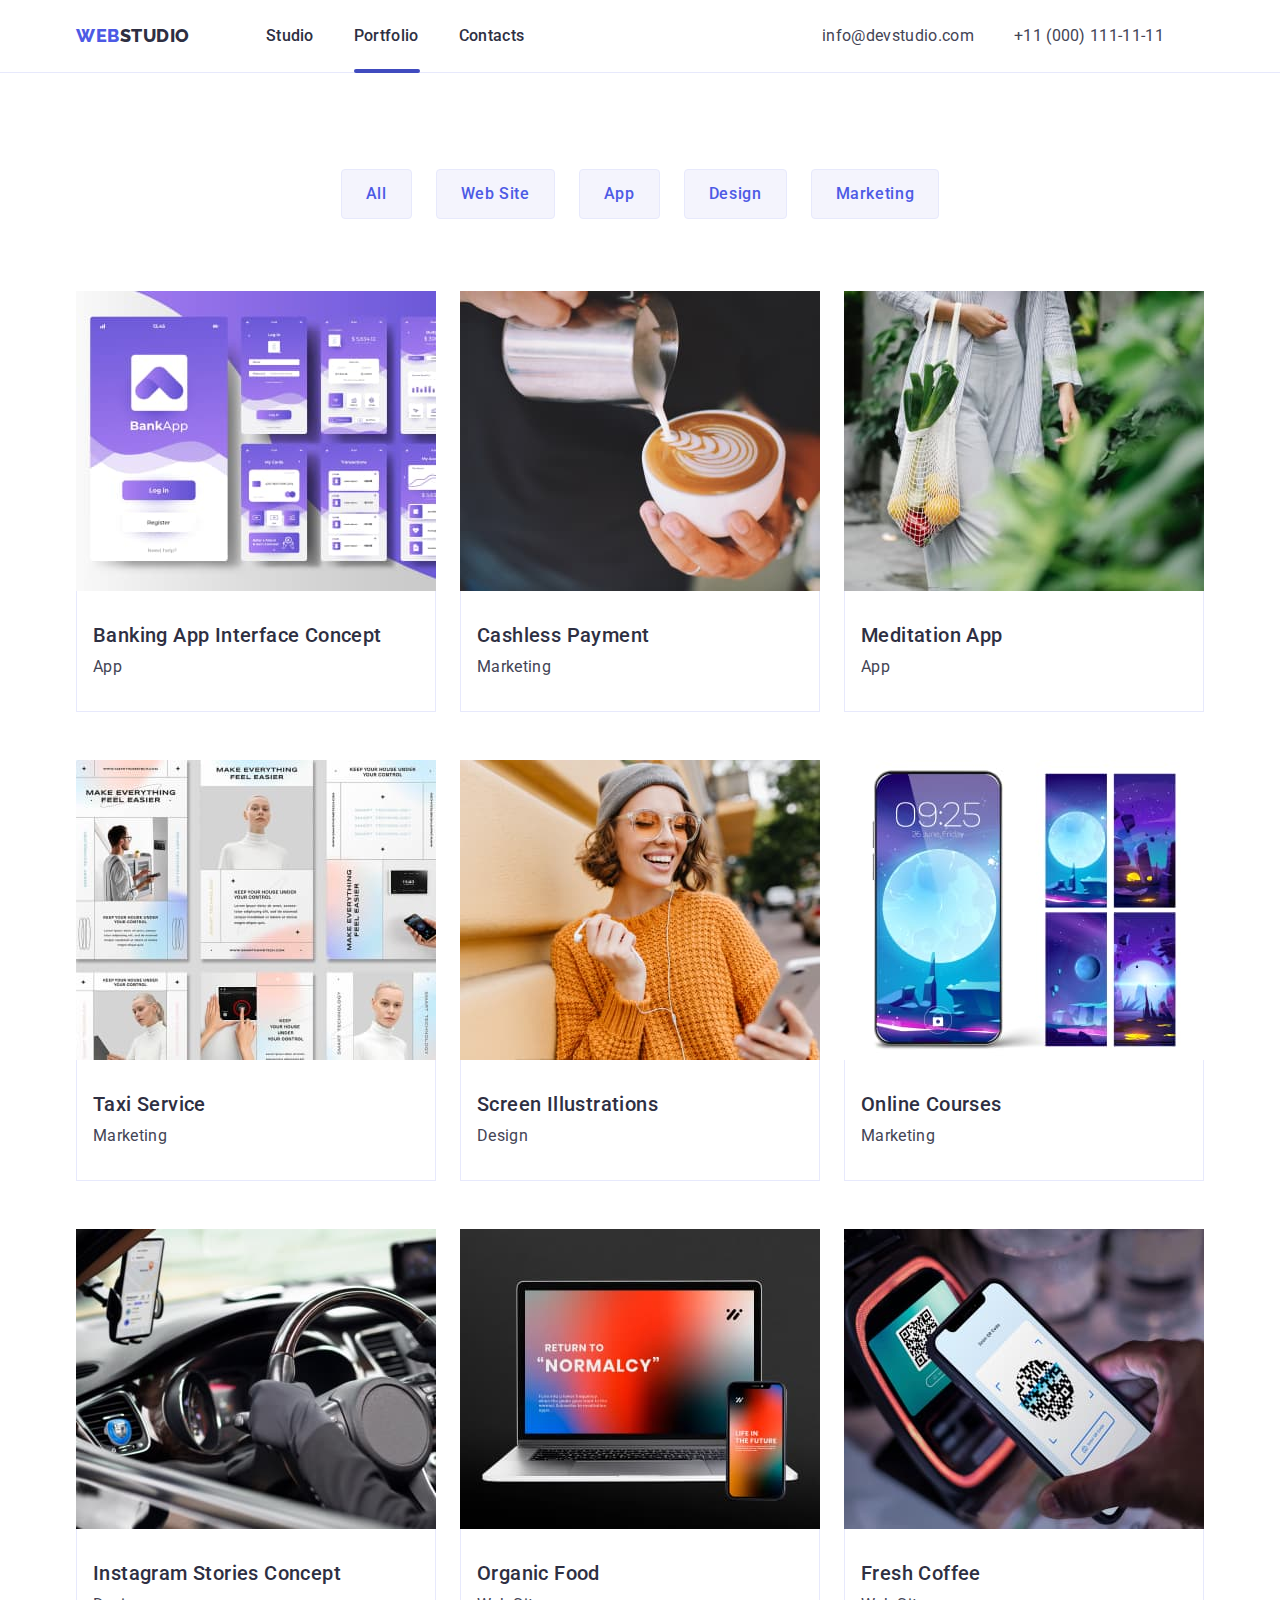
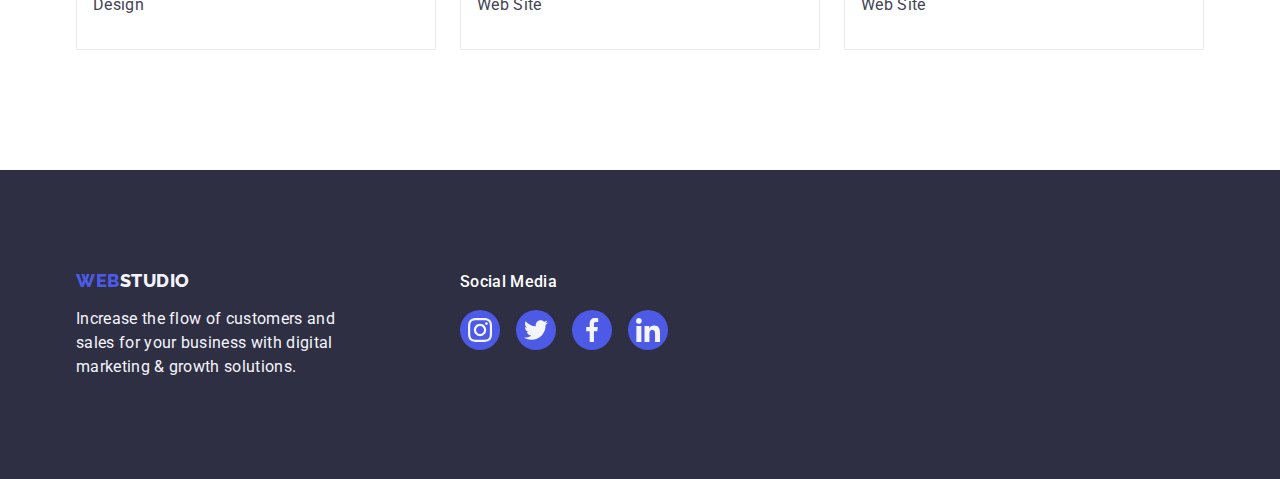
==== commit c5dfc2fc: "sum" ====
--- a/portfolio.html
+++ b/portfolio.html
@@ -19,7 +19,7 @@
             <a class="logo link" href="./index.html">Web<span class="studio">Studio</span></a>
             <ul  class="list flex">
                 <li class="paragraph link"><a class="nav-color link" href="./index.html">Studio</a></li>
-                <li class="paragraph link"><a class="nav-color link" href="./portfolio.html">Portfolio</a></li>
+                <li class="paragraph link"><a class="nav-color link portfolio-nav" href="./portfolio.html">Portfolio</a></li>
                 <li class="paragraph link"><a class="nav-color link" href="">Contacts</a></li>
             </ul>
         </nav>   
--- a/css/styles.css
+++ b/css/styles.css
@@ -75,26 +75,28 @@
     line-height: 24px;
     letter-spacing: 0.02em;
     color: #2E2F42;
+    position: relative;
     padding-right: 40px;
 }
-.paragraph::after {
+.studio-nav::after {
     content: "";
     display: block;
     background: #404BBF;
     border-radius: 2px;
-    width: 100%;
+    width: 48px;
     height: 4px;
-    bottom: 0;
-    opacity: 0;
-    visibility: hidden;
-    pointer-events: none;
-    transition-duration: 250ms;
-    transition-timing-function: cubic-bezier(0.4, 0, 0.2, 1);
-}
-.paragraph:hover::after,
-.paragraph:focus::after {
-    opacity: 1;
-    visibility: visible;
+    position: absolute;
+    margin-top: 21px;
+}
+.portfolio-nav::after {
+    content: "";
+    display: block;
+    background: #404BBF;
+    border-radius: 2px;
+    width: 66px;
+    height: 4px;
+    position: absolute;
+    margin-top: 21px;
 }
 .address {
     font-style: normal;
@@ -119,6 +121,7 @@
     background-position: center;
     background-size: cover;
     max-width: 1440px;
+    margin: 0 auto;
 }
 .header {
     font-weight: 700;
